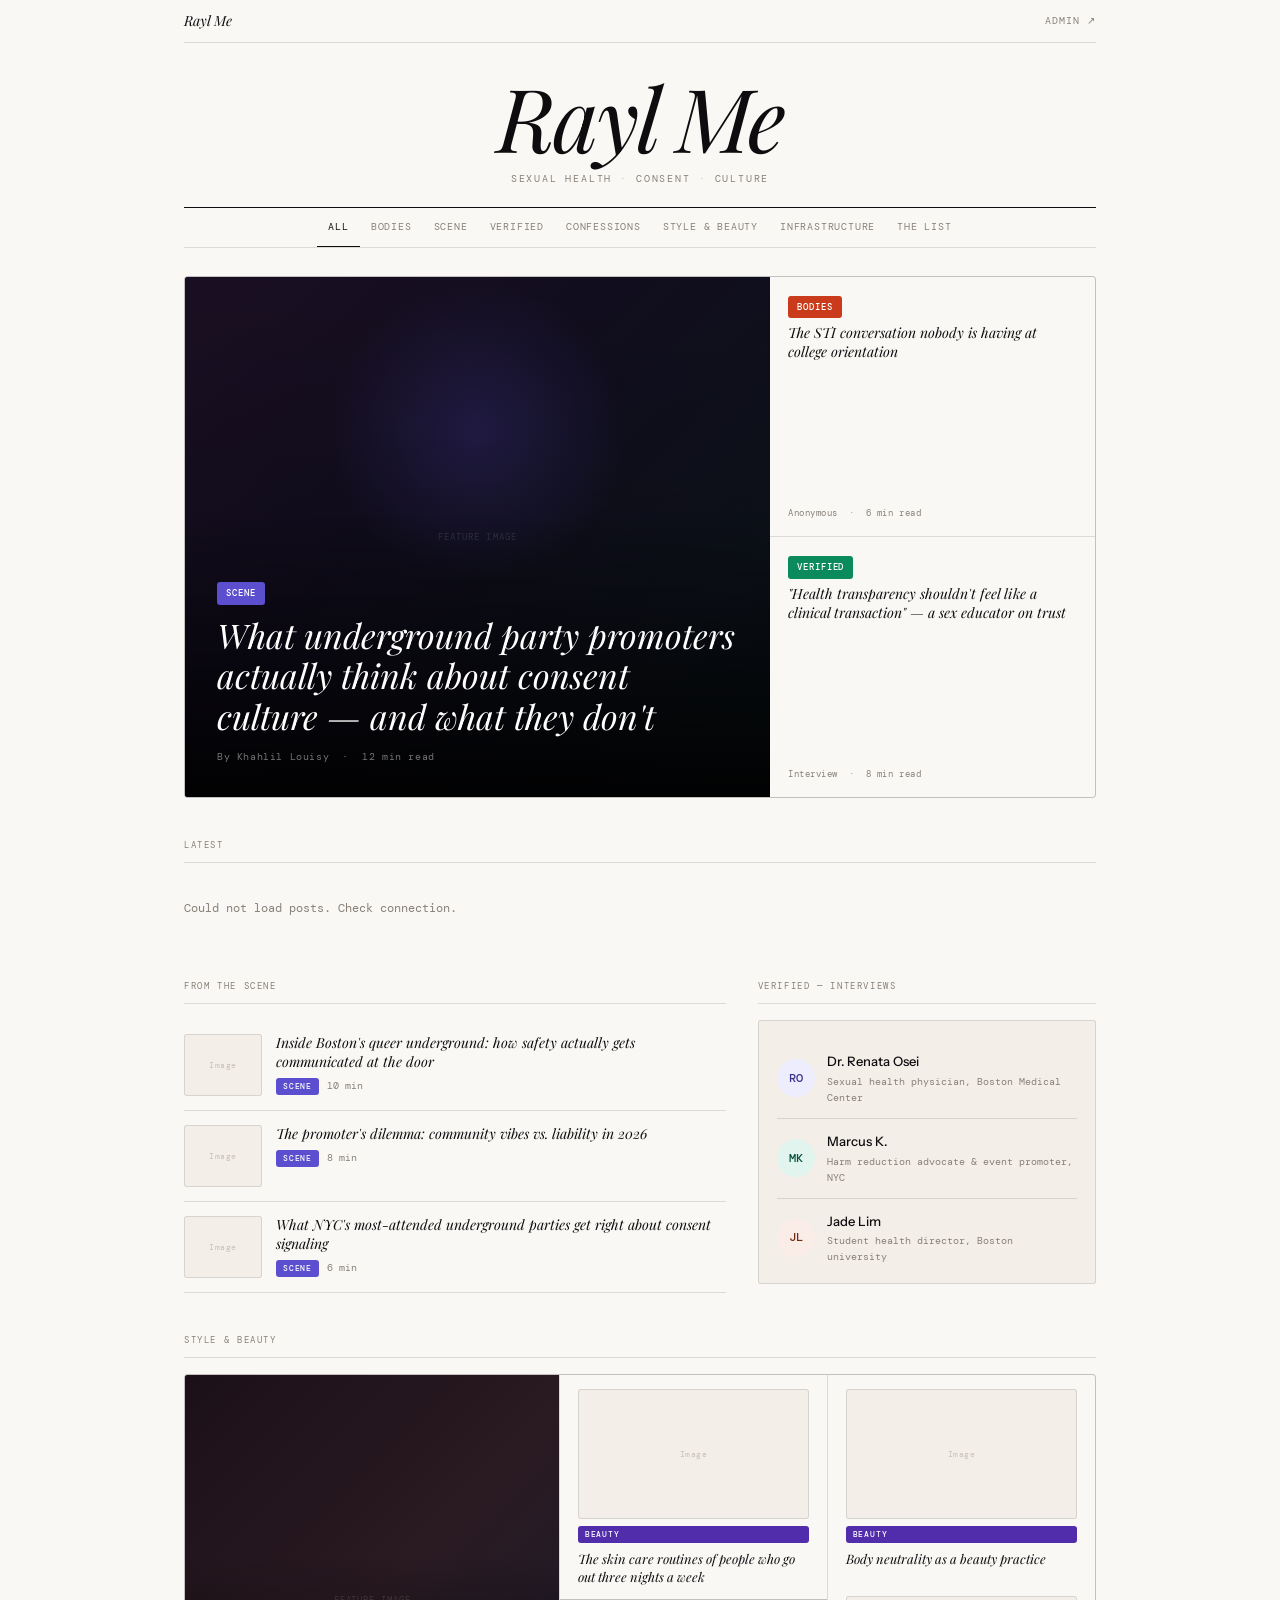
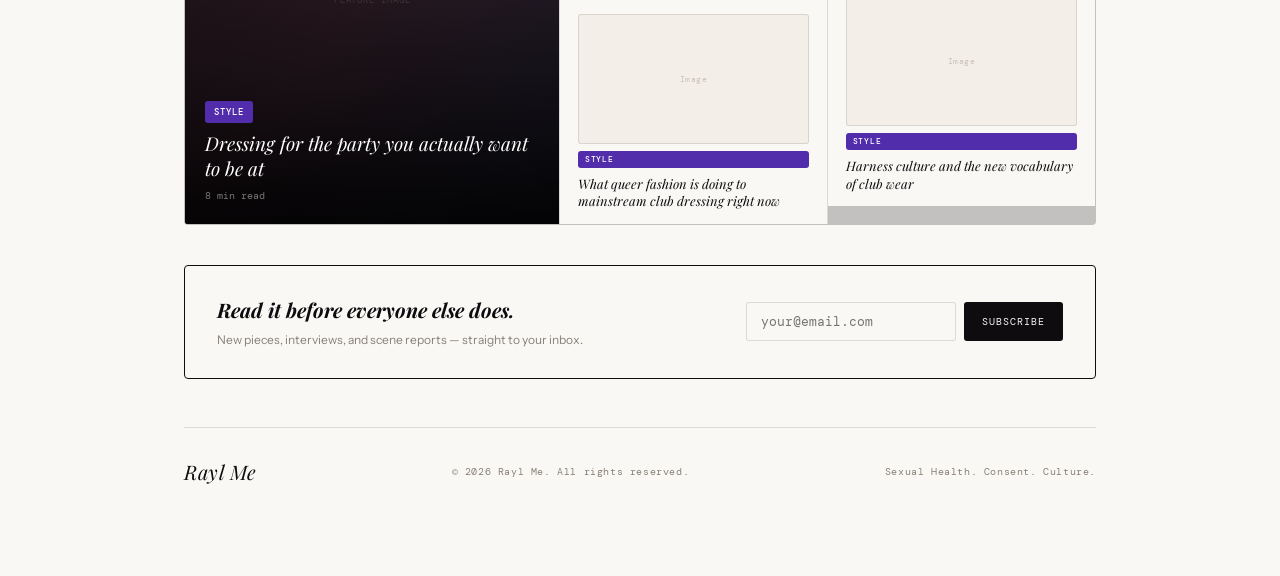
==== index.html @ a48f6128 "Add files via upload" ====
<!DOCTYPE html>
<html lang="en">
<head>
<meta charset="UTF-8">
<meta name="viewport" content="width=device-width, initial-scale=1.0">
<title>Rayl Me — Sexual Health. Consent. Culture.</title>
<meta name="description" content="Rayl Me — a publication on sexual health, consent, and social culture.">
<link rel="preconnect" href="https://fonts.googleapis.com">
<link href="https://fonts.googleapis.com/css2?family=Playfair+Display:ital,wght@0,400;0,500;0,700;1,400;1,500&family=Instrument+Sans:wght@400;500&family=DM+Mono:wght@400;500&display=swap" rel="stylesheet">
<link rel="stylesheet" href="css/style.css">
</head>
<body>

<div id="app">

  <!-- HOME VIEW -->
  <div id="view-home" class="view active">
    <div class="site">
      <div class="topbar">
        <span class="topbar-brand">Rayl Me</span>
        <div class="topbar-right">
          <a href="admin/index.html">Admin ↗</a>
        </div>
      </div>

      <div class="masthead">
        <div class="masthead-title">Rayl Me</div>
        <div class="masthead-sub">Sexual Health<span>·</span>Consent<span>·</span>Culture</div>
      </div>

      <nav class="nav" id="main-nav">
        <a class="active" data-cat="all">All</a>
        <a data-cat="bodies">Bodies</a>
        <a data-cat="scene">Scene</a>
        <a data-cat="verified">Verified</a>
        <a data-cat="confessions">Confessions</a>
        <a data-cat="style">Style & Beauty</a>
        <a data-cat="infra">Infrastructure</a>
        <a data-cat="list">The List</a>
      </nav>

      <!-- HERO (static editorial feature) -->
      <div class="hero" id="hero">
        <div class="hero-main" id="hero-main">
          <div class="hero-bg"></div>
          <div class="hero-orb"></div>
          <span class="hero-img-label">Feature image</span>
          <div class="hero-overlay"></div>
          <div class="hero-main-content">
            <span class="tag tag-scene">Scene</span>
            <div class="hero-main-title">What underground party promoters actually think about consent culture — and what they don't</div>
            <div class="hero-main-byline">By Khahlil Louisy &nbsp;·&nbsp; 12 min read</div>
          </div>
        </div>
        <div class="hero-side">
          <div class="hero-side-item">
            <div>
              <span class="tag tag-bodies">Bodies</span>
              <div class="hero-side-title">The STI conversation nobody is having at college orientation</div>
            </div>
            <div class="hero-side-byline">Anonymous &nbsp;·&nbsp; 6 min read</div>
          </div>
          <div class="hero-side-item">
            <div>
              <span class="tag tag-verified">Verified</span>
              <div class="hero-side-title">"Health transparency shouldn't feel like a clinical transaction" — a sex educator on trust</div>
            </div>
            <div class="hero-side-byline">Interview &nbsp;·&nbsp; 8 min read</div>
          </div>
        </div>
      </div>

      <!-- DYNAMIC POSTS FEED -->
      <div id="posts-feed">
        <div class="section-label">Latest</div>
        <div class="card-grid" id="posts-grid">
          <div class="skeleton-card"></div>
          <div class="skeleton-card"></div>
          <div class="skeleton-card"></div>
        </div>
        <div id="load-more-wrap" style="text-align:center;padding:24px 0;display:none;">
          <button class="load-more-btn" id="load-more-btn" onclick="loadMorePosts()">Load more</button>
        </div>
      </div>

      <!-- STATIC SCENE SECTION -->
      <div class="two-col">
        <div>
          <div class="section-label">From the Scene</div>
          <div class="list-items" id="scene-list">
            <div class="list-item">
              <div class="list-thumb"><span class="list-thumb-placeholder">Image</span></div>
              <div>
                <div class="list-item-title">Inside Boston's queer underground: how safety actually gets communicated at the door</div>
                <div class="list-item-meta"><span class="tag tag-scene" style="font-size:8px;padding:2px 7px;">Scene</span> 10 min</div>
              </div>
            </div>
            <div class="list-item">
              <div class="list-thumb"><span class="list-thumb-placeholder">Image</span></div>
              <div>
                <div class="list-item-title">The promoter's dilemma: community vibes vs. liability in 2026</div>
                <div class="list-item-meta"><span class="tag tag-scene" style="font-size:8px;padding:2px 7px;">Scene</span> 8 min</div>
              </div>
            </div>
            <div class="list-item">
              <div class="list-thumb"><span class="list-thumb-placeholder">Image</span></div>
              <div>
                <div class="list-item-title">What NYC's most-attended underground parties get right about consent signaling</div>
                <div class="list-item-meta"><span class="tag tag-scene" style="font-size:8px;padding:2px 7px;">Scene</span> 6 min</div>
              </div>
            </div>
          </div>
        </div>
        <div>
          <div class="section-label">Verified — Interviews</div>
          <div class="sidebar-box">
            <div class="interview-item">
              <div class="interview-avatar av-a">RO</div>
              <div><div class="interview-name">Dr. Renata Osei</div><div class="interview-role">Sexual health physician, Boston Medical Center</div></div>
            </div>
            <div class="interview-item">
              <div class="interview-avatar av-b">MK</div>
              <div><div class="interview-name">Marcus K.</div><div class="interview-role">Harm reduction advocate & event promoter, NYC</div></div>
            </div>
            <div class="interview-item">
              <div class="interview-avatar av-c">JL</div>
              <div><div class="interview-name">Jade Lim</div><div class="interview-role">Student health director, Boston university</div></div>
            </div>
          </div>
        </div>
      </div>

      <!-- STYLE SECTION -->
      <div class="section-label">Style & Beauty</div>
      <div class="style-grid">
        <div class="style-main">
          <div class="style-main-bg"><span>Feature image</span></div>
          <div class="style-main-overlay"></div>
          <div class="style-main-content">
            <span class="tag tag-style">Style</span>
            <div class="style-main-title">Dressing for the party you actually want to be at</div>
            <div class="style-main-byline">8 min read</div>
          </div>
        </div>
        <div style="display:flex;flex-direction:column;gap:.5px;background:var(--border);">
          <div class="style-side">
            <div class="style-side-img"><span class="style-side-img-placeholder">Image</span></div>
            <span class="tag tag-style" style="font-size:8px;padding:2px 7px;">Beauty</span>
            <div class="style-side-title">The skin care routines of people who go out three nights a week</div>
          </div>
          <div class="style-side">
            <div class="style-side-img"><span class="style-side-img-placeholder">Image</span></div>
            <span class="tag tag-style" style="font-size:8px;padding:2px 7px;">Style</span>
            <div class="style-side-title">What queer fashion is doing to mainstream club dressing right now</div>
          </div>
        </div>
        <div style="display:flex;flex-direction:column;gap:.5px;background:var(--border);">
          <div class="style-side">
            <div class="style-side-img"><span class="style-side-img-placeholder">Image</span></div>
            <span class="tag tag-style" style="font-size:8px;padding:2px 7px;">Beauty</span>
            <div class="style-side-title">Body neutrality as a beauty practice</div>
          </div>
          <div class="style-side">
            <div class="style-side-img"><span class="style-side-img-placeholder">Image</span></div>
            <span class="tag tag-style" style="font-size:8px;padding:2px 7px;">Style</span>
            <div class="style-side-title">Harness culture and the new vocabulary of club wear</div>
          </div>
        </div>
      </div>

      <!-- NEWSLETTER -->
      <div class="newsletter">
        <div>
          <h3>Read it before everyone else does.</h3>
          <p>New pieces, interviews, and scene reports — straight to your inbox.</p>
        </div>
        <div class="newsletter-form">
          <input type="email" placeholder="your@email.com" id="newsletter-email">
          <button onclick="subscribe()">Subscribe</button>
        </div>
      </div>

      <footer>
        <div class="footer-brand">Rayl Me</div>
        <div>© 2026 Rayl Me. All rights reserved.</div>
        <div>Sexual Health. Consent. Culture.</div>
      </footer>
    </div>
  </div>

  <!-- ARTICLE VIEW -->
  <div id="view-article" class="view">
    <div class="article-view">
      <div class="article-back" onclick="showHome()">← Back</div>
      <div class="article-header">
        <span class="tag" id="art-tag"></span>
        <h1 id="art-title"></h1>
        <div class="article-meta">
          <span id="art-byline"></span>
          <span id="art-sep" style="opacity:.4;">·</span>
          <span id="art-time"></span>
        </div>
      </div>
      <div id="art-media"></div>
      <div class="article-body" id="art-body"></div>
    </div>
  </div>

</div><!-- #app -->

<script src="js/config.js"></script>
<script src="js/db.js"></script>
<script src="js/main.js"></script>
</body>
</html>
---- css/style.css ----
:root {
  --black: #0e0c0f;
  --white: #faf8f5;
  --cream: #f3efe8;
  --mid: #c8c2b8;
  --muted: #888077;
  --border: rgba(14,12,15,0.12);
  --serif: 'Playfair Display', Georgia, serif;
  --sans: 'Instrument Sans', sans-serif;
  --mono: 'DM Mono', monospace;
}

.tag-scene        { background: #5B4FCF; color: #fff; }
.tag-bodies       { background: #C93B1A; color: #fff; }
.tag-verified     { background: #0B8A5E; color: #fff; }
.tag-confessions  { background: #B5135A; color: #fff; }
.tag-infra        { background: #1565C0; color: #fff; }
.tag-list         { background: #C96B00; color: #fff; }
.tag-style        { background: #512DAB; color: #fff; }
.tag-verification { background: #006978; color: #fff; }
.tag-status       { background: #4A7C20; color: #fff; }

* { box-sizing: border-box; margin: 0; padding: 0; }

body {
  font-family: var(--sans);
  background: var(--white);
  color: var(--black);
  font-size: 15px;
  line-height: 1.6;
  -webkit-font-smoothing: antialiased;
}

a { text-decoration: none; color: inherit; }
img { max-width: 100%; display: block; }

.view { display: none; }
.view.active { display: block; }

/* ===== SITE ===== */
.site { max-width: 960px; margin: 0 auto; padding: 0 24px 60px; }

/* ===== TOPBAR ===== */
.topbar {
  display: flex; justify-content: space-between; align-items: center;
  padding: 10px 0; border-bottom: 0.5px solid var(--border);
  font-size: 10px; letter-spacing: .1em; text-transform: uppercase;
  color: var(--muted); font-family: var(--mono); flex-wrap: wrap; gap: 6px;
}
.topbar-brand { font-family: var(--serif); font-style: italic; font-size: 14px; letter-spacing: 0; color: var(--black); text-transform: none; }
.topbar-right { display: flex; gap: 18px; align-items: center; }
.topbar-right a { color: var(--muted); transition: color .2s; cursor: pointer; }
.topbar-right a:hover { color: var(--black); }

/* ===== MASTHEAD ===== */
.masthead { text-align: center; padding: 32px 0 20px; border-bottom: 1px solid var(--black); }
.masthead-title { font-family: var(--serif); font-size: clamp(44px,9vw,88px); font-weight: 400; letter-spacing: -2px; color: var(--black); line-height: .95; font-style: italic; }
.masthead-sub { font-size: 10px; letter-spacing: .18em; text-transform: uppercase; color: var(--muted); margin-top: 12px; font-family: var(--mono); }
.masthead-sub span { margin: 0 8px; opacity: .4; }

/* ===== NAV ===== */
.nav { display: flex; justify-content: center; flex-wrap: wrap; border-bottom: 0.5px solid var(--border); margin-bottom: 28px; }
.nav a { font-size: 10px; letter-spacing: .08em; text-transform: uppercase; color: var(--muted); padding: 11px 11px; border-bottom: 1.5px solid transparent; transition: color .2s, border-color .2s; font-family: var(--mono); cursor: pointer; white-space: nowrap; }
.nav a:hover, .nav a.active { color: var(--black); border-bottom-color: var(--black); }

/* ===== TAG ===== */
.tag { display: inline-block; font-size: 9px; letter-spacing: .1em; text-transform: uppercase; padding: 4px 9px; border-radius: 3px; font-weight: 500; font-family: var(--mono); }

/* ===== HERO ===== */
.hero { display: grid; grid-template-columns: 1.8fr 1fr; border: 0.5px solid var(--border); border-radius: 4px; overflow: hidden; margin-bottom: 40px; background: var(--border); gap: .5px; }
.hero-main { position: relative; min-height: 520px; display: flex; flex-direction: column; justify-content: flex-end; background: #100d14; cursor: pointer; }
.hero-bg { position: absolute; inset: 0; background: linear-gradient(135deg,#1a0f22 0%,#110d1e 40%,#0b1519 100%); }
.hero-orb { position: absolute; top: 30%; left: 50%; transform: translate(-50%,-50%); width: 300px; height: 300px; border-radius: 50%; background: radial-gradient(circle,rgba(91,79,207,.22) 0%,transparent 70%); pointer-events: none; }
.hero-img-label { position: absolute; top: 50%; left: 50%; transform: translate(-50%,-50%); font-size: 9px; letter-spacing: .12em; text-transform: uppercase; color: rgba(255,255,255,.15); font-family: var(--mono); }
.hero-overlay { position: absolute; inset: 0; background: linear-gradient(to top,rgba(0,0,0,.92) 0%,rgba(0,0,0,.1) 55%,transparent 100%); }
.hero-main-content { position: relative; z-index: 2; padding: 32px; }
.hero-main-title { font-family: var(--serif); font-size: clamp(20px,3vw,34px); font-style: italic; color: #fff; line-height: 1.2; margin: 10px 0 12px; }
.hero-main-byline { font-size: 10px; color: rgba(255,255,255,.45); letter-spacing: .06em; font-family: var(--mono); }
.hero-side { background: var(--white); display: flex; flex-direction: column; }
.hero-side-item { flex: 1; padding: 16px 18px; display: flex; flex-direction: column; justify-content: space-between; cursor: pointer; transition: background .15s; }
.hero-side-item:hover { background: var(--cream); }
.hero-side-item + .hero-side-item { border-top: 0.5px solid var(--border); }
.hero-side-title { font-family: var(--serif); font-size: clamp(12px,1.3vw,14px); font-style: italic; line-height: 1.35; margin: 6px 0; color: var(--black); }
.hero-side-byline { font-size: 9px; color: var(--muted); letter-spacing: .06em; font-family: var(--mono); }

/* ===== SECTION LABEL ===== */
.section-label { font-size: 9px; letter-spacing: .18em; text-transform: uppercase; color: var(--muted); margin-bottom: 16px; padding-bottom: 10px; border-bottom: 0.5px solid var(--border); font-family: var(--mono); }

/* ===== CARD GRID ===== */
.card-grid { display: grid; grid-template-columns: repeat(3,minmax(0,1fr)); gap: 20px; margin-bottom: 40px; }
.card { display: flex; flex-direction: column; gap: 8px; cursor: pointer; }
.card-img { width: 100%; aspect-ratio: 4/3; background: var(--cream); border: 0.5px solid var(--border); border-radius: 3px; display: flex; align-items: center; justify-content: center; overflow: hidden; transition: opacity .2s; }
.card:hover .card-img { opacity: .85; }
.card-img img { width: 100%; height: 100%; object-fit: cover; }
.card-img-placeholder { font-size: 9px; color: var(--mid); letter-spacing: .08em; font-family: var(--mono); }
.card-title { font-family: var(--serif); font-size: 15px; font-style: italic; line-height: 1.35; color: var(--black); }
.card:hover .card-title { text-decoration: underline; text-underline-offset: 3px; }
.card-byline { font-size: 10px; color: var(--muted); font-family: var(--mono); }

/* ===== SKELETON ===== */
.skeleton-card { height: 280px; background: linear-gradient(90deg, var(--cream) 25%, #ebe7df 50%, var(--cream) 75%); background-size: 200% 100%; animation: shimmer 1.4s infinite; border-radius: 4px; }
@keyframes shimmer { 0% { background-position: 200% 0; } 100% { background-position: -200% 0; } }

/* ===== LOAD MORE ===== */
.load-more-btn { font-family: var(--mono); font-size: 10px; letter-spacing: .1em; text-transform: uppercase; padding: 12px 28px; border: 0.5px solid var(--black); background: transparent; color: var(--black); border-radius: 3px; cursor: pointer; transition: all .2s; }
.load-more-btn:hover { background: var(--black); color: var(--white); }

/* ===== TWO COL ===== */
.two-col { display: grid; grid-template-columns: minmax(0,1.6fr) minmax(0,1fr); gap: 32px; margin-bottom: 40px; }

/* ===== LIST ===== */
.list-items { display: flex; flex-direction: column; }
.list-item { display: flex; gap: 14px; align-items: flex-start; padding: 14px 0; border-bottom: 0.5px solid var(--border); cursor: pointer; transition: background .15s; }
.list-item:hover { background: var(--cream); margin: 0 -10px; padding: 14px 10px; }
.list-thumb { width: 78px; height: 62px; flex-shrink: 0; background: var(--cream); border: 0.5px solid var(--border); border-radius: 3px; display: flex; align-items: center; justify-content: center; overflow: hidden; }
.list-thumb img { width: 100%; height: 100%; object-fit: cover; }
.list-thumb-placeholder { font-size: 8px; color: var(--mid); letter-spacing: .06em; font-family: var(--mono); }
.list-item-title { font-family: var(--serif); font-size: 14px; font-style: italic; line-height: 1.35; color: var(--black); margin-bottom: 6px; }
.list-item-meta { font-size: 10px; color: var(--muted); display: flex; gap: 8px; align-items: center; font-family: var(--mono); }

/* ===== SIDEBAR ===== */
.sidebar-box { background: var(--cream); border-radius: 3px; padding: 18px; border: 0.5px solid var(--border); }
.interview-item { display: flex; gap: 12px; align-items: center; padding: 12px 0; border-bottom: 0.5px solid var(--border); cursor: pointer; transition: opacity .2s; }
.interview-item:hover { opacity: .7; }
.interview-item:last-child { border-bottom: none; padding-bottom: 0; }
.interview-avatar { width: 38px; height: 38px; border-radius: 50%; flex-shrink: 0; display: flex; align-items: center; justify-content: center; font-size: 12px; font-weight: 500; font-family: var(--mono); }
.av-a { background: #EEEDFE; color: #3C3489; }
.av-b { background: #E1F5EE; color: #085041; }
.av-c { background: #FAECE7; color: #712B13; }
.interview-name { font-size: 13px; font-weight: 500; color: var(--black); margin-bottom: 2px; }
.interview-role { font-size: 10px; color: var(--muted); font-family: var(--mono); }

/* ===== STYLE GRID ===== */
.style-grid { display: grid; grid-template-columns: minmax(0,1.4fr) minmax(0,1fr) minmax(0,1fr); border: 0.5px solid var(--border); border-radius: 4px; overflow: hidden; background: var(--border); gap: .5px; margin-bottom: 40px; }
.style-main { position: relative; min-height: 280px; background: #150f1c; display: flex; flex-direction: column; justify-content: flex-end; cursor: pointer; grid-row: 1/3; }
.style-main-bg { position: absolute; inset: 0; background: linear-gradient(135deg,#1c1018 0%,#2a1a22 50%,#1a1c2a 100%); display: flex; align-items: center; justify-content: center; }
.style-main-bg span { font-size: 9px; letter-spacing: .1em; text-transform: uppercase; color: rgba(255,255,255,.15); font-family: var(--mono); }
.style-main-overlay { position: absolute; inset: 0; background: linear-gradient(to top,rgba(0,0,0,.88) 0%,transparent 60%); }
.style-main-content { position: relative; z-index: 2; padding: 20px; }
.style-main-title { font-family: var(--serif); font-size: 19px; font-style: italic; color: #fff; line-height: 1.3; margin: 8px 0; }
.style-main-byline { font-size: 10px; color: rgba(255,255,255,.45); font-family: var(--mono); }
.style-side { background: var(--white); padding: 14px 18px; display: flex; flex-direction: column; gap: 7px; cursor: pointer; transition: background .15s; }
.style-side:hover { background: var(--cream); }
.style-side-img { width: 100%; aspect-ratio: 16/9; background: var(--cream); border: 0.5px solid var(--border); border-radius: 3px; display: flex; align-items: center; justify-content: center; overflow: hidden; }
.style-side-img img { width: 100%; height: 100%; object-fit: cover; }
.style-side-img-placeholder { font-size: 8px; color: var(--mid); letter-spacing: .06em; font-family: var(--mono); }
.style-side-title { font-family: var(--serif); font-size: 13px; font-style: italic; line-height: 1.35; color: var(--black); }

/* ===== NEWSLETTER ===== */
.newsletter { border: 1px solid var(--black); border-radius: 4px; padding: 28px 32px; display: flex; align-items: center; justify-content: space-between; gap: 24px; flex-wrap: wrap; }
.newsletter h3 { font-family: var(--serif); font-size: 20px; font-style: italic; margin-bottom: 4px; }
.newsletter p { font-size: 12px; color: var(--muted); }
.newsletter-form { display: flex; gap: 8px; flex-shrink: 0; flex-wrap: wrap; }
.newsletter-form input { font-size: 13px; padding: 10px 14px; width: 210px; border: 0.5px solid var(--border); border-radius: 3px; background: var(--white); font-family: var(--mono); outline: none; transition: border-color .2s; }
.newsletter-form input:focus { border-color: var(--black); }
.newsletter-form button { font-size: 10px; padding: 10px 18px; letter-spacing: .1em; text-transform: uppercase; background: var(--black); color: var(--white); border: none; border-radius: 3px; cursor: pointer; font-family: var(--mono); transition: opacity .2s; }
.newsletter-form button:hover { opacity: .8; }

/* ===== FOOTER ===== */
footer { border-top: 0.5px solid var(--border); margin-top: 48px; padding: 28px 0; display: flex; justify-content: space-between; align-items: center; font-size: 10px; color: var(--muted); font-family: var(--mono); letter-spacing: .06em; flex-wrap: wrap; gap: 10px; }
.footer-brand { font-family: var(--serif); font-size: 20px; font-style: italic; color: var(--black); }

/* ===== ARTICLE ===== */
.article-view { max-width: 680px; margin: 0 auto; padding: 0 24px 80px; }
.article-back { display: inline-flex; align-items: center; gap: 6px; font-size: 10px; letter-spacing: .1em; text-transform: uppercase; color: var(--muted); padding: 20px 0; cursor: pointer; font-family: var(--mono); transition: color .2s; }
.article-back:hover { color: var(--black); }
.article-header { margin-bottom: 28px; }
.article-header h1 { font-family: var(--serif); font-size: clamp(26px,5vw,42px); font-style: italic; font-weight: 400; line-height: 1.15; margin: 12px 0 18px; }
.article-meta { font-size: 10px; color: var(--muted); font-family: var(--mono); letter-spacing: .06em; display: flex; gap: 14px; align-items: center; flex-wrap: wrap; }
.article-media { width: 100%; border-radius: 4px; margin-bottom: 32px; overflow: hidden; }
.article-media img { width: 100%; }
.article-media iframe { width: 100%; aspect-ratio: 16/9; border: none; display: block; }
.article-media audio { width: 100%; display: block; }
.article-media-placeholder { width: 100%; background: var(--cream); min-height: 180px; display: flex; align-items: center; justify-content: center; font-size: 10px; color: var(--mid); font-family: var(--mono); letter-spacing: .08em; border-radius: 4px; }
.article-body { font-size: 17px; line-height: 1.85; color: var(--black); }
.article-body p { margin-bottom: 22px; }
.article-body h2 { font-family: var(--serif); font-size: 26px; font-style: italic; margin: 32px 0 14px; }
.article-body blockquote { border-left: 2px solid var(--black); padding-left: 20px; margin: 28px 0; font-style: italic; font-size: 20px; font-family: var(--serif); line-height: 1.5; }
.article-body img { width: 100%; border-radius: 3px; margin: 20px 0; }

/* ===== TOAST ===== */
.toast { position: fixed; bottom: 24px; left: 50%; transform: translateX(-50%) translateY(80px); background: var(--black); color: var(--white); font-family: var(--mono); font-size: 11px; letter-spacing: .06em; padding: 12px 20px; border-radius: 4px; transition: transform .3s; z-index: 999; white-space: nowrap; }
.toast.show { transform: translateX(-50%) translateY(0); }

/* ===== RESPONSIVE ===== */
@media (max-width: 768px) {
  .site { padding: 0 16px 48px; }
  .hero { grid-template-columns: 1fr; }
  .hero-main { min-height: 320px; }
  .card-grid { grid-template-columns: 1fr 1fr; gap: 14px; }
  .two-col { grid-template-columns: 1fr; }
  .style-grid { grid-template-columns: 1fr; }
  .style-main { grid-row: 1; min-height: 200px; }
  .newsletter { flex-direction: column; align-items: flex-start; padding: 22px 20px; }
  .newsletter-form { width: 100%; }
  .newsletter-form input { width: 100%; }
  footer { flex-direction: column; align-items: flex-start; gap: 8px; }
}
@media (max-width: 480px) {
  .card-grid { grid-template-columns: 1fr; }
}
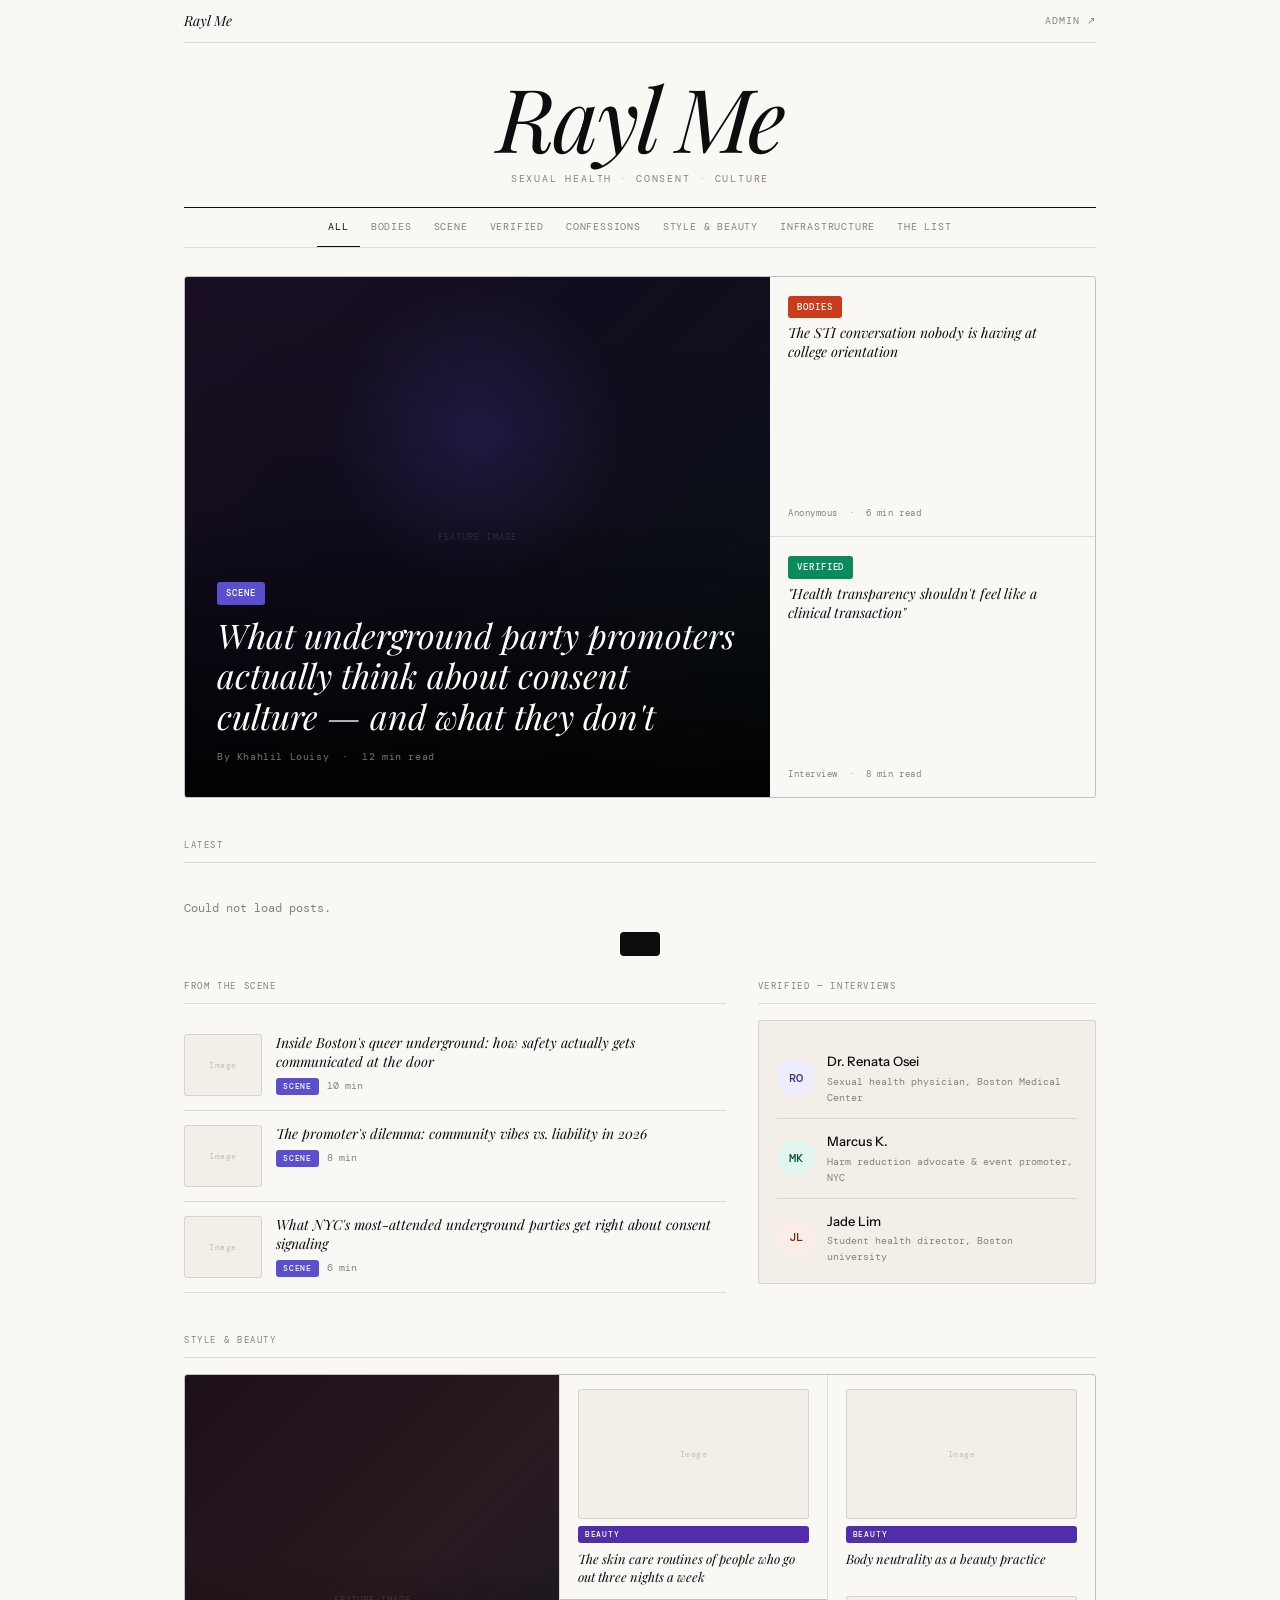
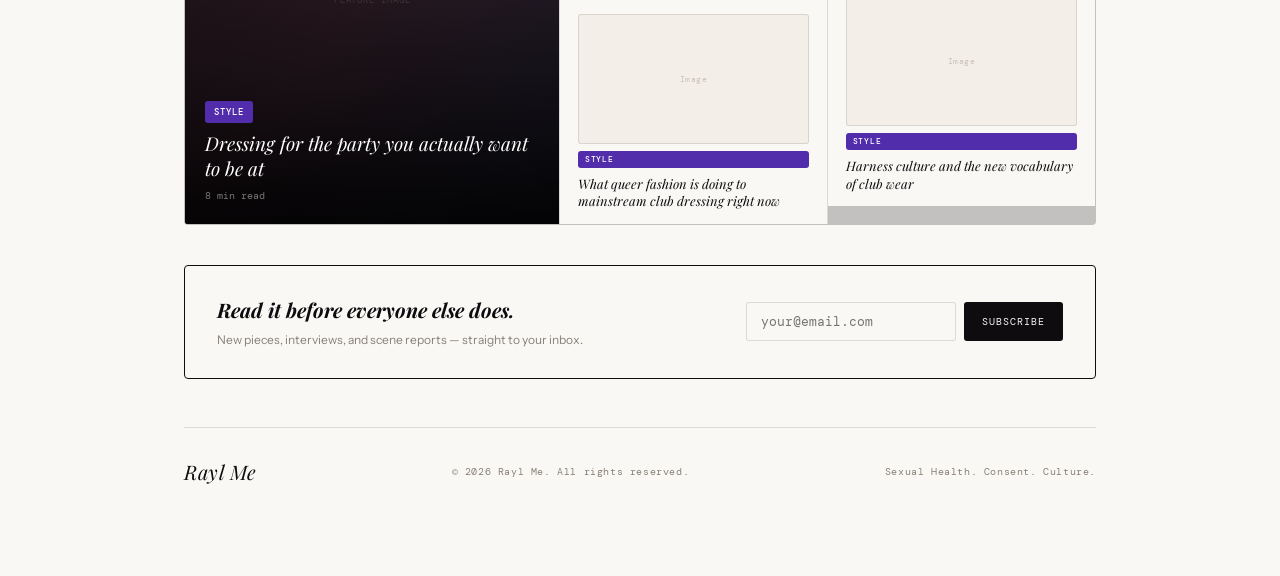
==== commit 52d2abd8: "Add files via upload" ====
--- a/index.html
+++ b/index.html
@@ -10,7 +10,6 @@
 <link rel="stylesheet" href="css/style.css">
 </head>
 <body>
-
 <div id="app">
 
   <!-- HOME VIEW -->
@@ -22,12 +21,10 @@
           <a href="admin/index.html">Admin ↗</a>
         </div>
       </div>
-
       <div class="masthead">
         <div class="masthead-title">Rayl Me</div>
         <div class="masthead-sub">Sexual Health<span>·</span>Consent<span>·</span>Culture</div>
       </div>
-
       <nav class="nav" id="main-nav">
         <a class="active" data-cat="all">All</a>
         <a data-cat="bodies">Bodies</a>
@@ -39,147 +36,57 @@
         <a data-cat="list">The List</a>
       </nav>
 
-      <!-- HERO (static editorial feature) -->
-      <div class="hero" id="hero">
-        <div class="hero-main" id="hero-main">
-          <div class="hero-bg"></div>
-          <div class="hero-orb"></div>
-          <span class="hero-img-label">Feature image</span>
-          <div class="hero-overlay"></div>
-          <div class="hero-main-content">
-            <span class="tag tag-scene">Scene</span>
-            <div class="hero-main-title">What underground party promoters actually think about consent culture — and what they don't</div>
-            <div class="hero-main-byline">By Khahlil Louisy &nbsp;·&nbsp; 12 min read</div>
-          </div>
-        </div>
-        <div class="hero-side">
-          <div class="hero-side-item">
-            <div>
-              <span class="tag tag-bodies">Bodies</span>
-              <div class="hero-side-title">The STI conversation nobody is having at college orientation</div>
-            </div>
-            <div class="hero-side-byline">Anonymous &nbsp;·&nbsp; 6 min read</div>
-          </div>
-          <div class="hero-side-item">
-            <div>
-              <span class="tag tag-verified">Verified</span>
-              <div class="hero-side-title">"Health transparency shouldn't feel like a clinical transaction" — a sex educator on trust</div>
-            </div>
-            <div class="hero-side-byline">Interview &nbsp;·&nbsp; 8 min read</div>
-          </div>
-        </div>
-      </div>
+      <!-- HERO: dynamic featured post OR static fallback -->
+      <div id="hero-wrap"></div>
 
       <!-- DYNAMIC POSTS FEED -->
       <div id="posts-feed">
-        <div class="section-label">Latest</div>
+        <div class="section-label" id="feed-label">Latest</div>
         <div class="card-grid" id="posts-grid">
           <div class="skeleton-card"></div>
           <div class="skeleton-card"></div>
           <div class="skeleton-card"></div>
         </div>
         <div id="load-more-wrap" style="text-align:center;padding:24px 0;display:none;">
-          <button class="load-more-btn" id="load-more-btn" onclick="loadMorePosts()">Load more</button>
+          <button class="load-more-btn" onclick="loadMorePosts()">Load more</button>
         </div>
       </div>
 
-      <!-- STATIC SCENE SECTION -->
-      <div class="two-col">
-        <div>
-          <div class="section-label">From the Scene</div>
-          <div class="list-items" id="scene-list">
-            <div class="list-item">
-              <div class="list-thumb"><span class="list-thumb-placeholder">Image</span></div>
-              <div>
-                <div class="list-item-title">Inside Boston's queer underground: how safety actually gets communicated at the door</div>
-                <div class="list-item-meta"><span class="tag tag-scene" style="font-size:8px;padding:2px 7px;">Scene</span> 10 min</div>
-              </div>
+      <!-- STATIC SECTIONS (home only) -->
+      <div id="home-sections">
+        <div class="two-col">
+          <div>
+            <div class="section-label">From the Scene</div>
+            <div class="list-items">
+              <div class="list-item"><div class="list-thumb"><span class="list-thumb-placeholder">Image</span></div><div><div class="list-item-title">Inside Boston's queer underground: how safety actually gets communicated at the door</div><div class="list-item-meta"><span class="tag tag-scene" style="font-size:8px;padding:2px 7px;">Scene</span> 10 min</div></div></div>
+              <div class="list-item"><div class="list-thumb"><span class="list-thumb-placeholder">Image</span></div><div><div class="list-item-title">The promoter's dilemma: community vibes vs. liability in 2026</div><div class="list-item-meta"><span class="tag tag-scene" style="font-size:8px;padding:2px 7px;">Scene</span> 8 min</div></div></div>
+              <div class="list-item"><div class="list-thumb"><span class="list-thumb-placeholder">Image</span></div><div><div class="list-item-title">What NYC's most-attended underground parties get right about consent signaling</div><div class="list-item-meta"><span class="tag tag-scene" style="font-size:8px;padding:2px 7px;">Scene</span> 6 min</div></div></div>
             </div>
-            <div class="list-item">
-              <div class="list-thumb"><span class="list-thumb-placeholder">Image</span></div>
-              <div>
-                <div class="list-item-title">The promoter's dilemma: community vibes vs. liability in 2026</div>
-                <div class="list-item-meta"><span class="tag tag-scene" style="font-size:8px;padding:2px 7px;">Scene</span> 8 min</div>
-              </div>
-            </div>
-            <div class="list-item">
-              <div class="list-thumb"><span class="list-thumb-placeholder">Image</span></div>
-              <div>
-                <div class="list-item-title">What NYC's most-attended underground parties get right about consent signaling</div>
-                <div class="list-item-meta"><span class="tag tag-scene" style="font-size:8px;padding:2px 7px;">Scene</span> 6 min</div>
-              </div>
+          </div>
+          <div>
+            <div class="section-label">Verified — Interviews</div>
+            <div class="sidebar-box">
+              <div class="interview-item"><div class="interview-avatar av-a">RO</div><div><div class="interview-name">Dr. Renata Osei</div><div class="interview-role">Sexual health physician, Boston Medical Center</div></div></div>
+              <div class="interview-item"><div class="interview-avatar av-b">MK</div><div><div class="interview-name">Marcus K.</div><div class="interview-role">Harm reduction advocate & event promoter, NYC</div></div></div>
+              <div class="interview-item"><div class="interview-avatar av-c">JL</div><div><div class="interview-name">Jade Lim</div><div class="interview-role">Student health director, Boston university</div></div></div>
             </div>
           </div>
         </div>
-        <div>
-          <div class="section-label">Verified — Interviews</div>
-          <div class="sidebar-box">
-            <div class="interview-item">
-              <div class="interview-avatar av-a">RO</div>
-              <div><div class="interview-name">Dr. Renata Osei</div><div class="interview-role">Sexual health physician, Boston Medical Center</div></div>
-            </div>
-            <div class="interview-item">
-              <div class="interview-avatar av-b">MK</div>
-              <div><div class="interview-name">Marcus K.</div><div class="interview-role">Harm reduction advocate & event promoter, NYC</div></div>
-            </div>
-            <div class="interview-item">
-              <div class="interview-avatar av-c">JL</div>
-              <div><div class="interview-name">Jade Lim</div><div class="interview-role">Student health director, Boston university</div></div>
-            </div>
-          </div>
+        <div class="section-label">Style & Beauty</div>
+        <div class="style-grid">
+          <div class="style-main"><div class="style-main-bg"><span>Feature image</span></div><div class="style-main-overlay"></div><div class="style-main-content"><span class="tag tag-style">Style</span><div class="style-main-title">Dressing for the party you actually want to be at</div><div class="style-main-byline">8 min read</div></div></div>
+          <div style="display:flex;flex-direction:column;gap:.5px;background:var(--border);"><div class="style-side"><div class="style-side-img"><span class="style-side-img-placeholder">Image</span></div><span class="tag tag-style" style="font-size:8px;padding:2px 7px;">Beauty</span><div class="style-side-title">The skin care routines of people who go out three nights a week</div></div><div class="style-side"><div class="style-side-img"><span class="style-side-img-placeholder">Image</span></div><span class="tag tag-style" style="font-size:8px;padding:2px 7px;">Style</span><div class="style-side-title">What queer fashion is doing to mainstream club dressing right now</div></div></div>
+          <div style="display:flex;flex-direction:column;gap:.5px;background:var(--border);"><div class="style-side"><div class="style-side-img"><span class="style-side-img-placeholder">Image</span></div><span class="tag tag-style" style="font-size:8px;padding:2px 7px;">Beauty</span><div class="style-side-title">Body neutrality as a beauty practice</div></div><div class="style-side"><div class="style-side-img"><span class="style-side-img-placeholder">Image</span></div><span class="tag tag-style" style="font-size:8px;padding:2px 7px;">Style</span><div class="style-side-title">Harness culture and the new vocabulary of club wear</div></div></div>
         </div>
       </div>
 
-      <!-- STYLE SECTION -->
-      <div class="section-label">Style & Beauty</div>
-      <div class="style-grid">
-        <div class="style-main">
-          <div class="style-main-bg"><span>Feature image</span></div>
-          <div class="style-main-overlay"></div>
-          <div class="style-main-content">
-            <span class="tag tag-style">Style</span>
-            <div class="style-main-title">Dressing for the party you actually want to be at</div>
-            <div class="style-main-byline">8 min read</div>
-          </div>
-        </div>
-        <div style="display:flex;flex-direction:column;gap:.5px;background:var(--border);">
-          <div class="style-side">
-            <div class="style-side-img"><span class="style-side-img-placeholder">Image</span></div>
-            <span class="tag tag-style" style="font-size:8px;padding:2px 7px;">Beauty</span>
-            <div class="style-side-title">The skin care routines of people who go out three nights a week</div>
-          </div>
-          <div class="style-side">
-            <div class="style-side-img"><span class="style-side-img-placeholder">Image</span></div>
-            <span class="tag tag-style" style="font-size:8px;padding:2px 7px;">Style</span>
-            <div class="style-side-title">What queer fashion is doing to mainstream club dressing right now</div>
-          </div>
-        </div>
-        <div style="display:flex;flex-direction:column;gap:.5px;background:var(--border);">
-          <div class="style-side">
-            <div class="style-side-img"><span class="style-side-img-placeholder">Image</span></div>
-            <span class="tag tag-style" style="font-size:8px;padding:2px 7px;">Beauty</span>
-            <div class="style-side-title">Body neutrality as a beauty practice</div>
-          </div>
-          <div class="style-side">
-            <div class="style-side-img"><span class="style-side-img-placeholder">Image</span></div>
-            <span class="tag tag-style" style="font-size:8px;padding:2px 7px;">Style</span>
-            <div class="style-side-title">Harness culture and the new vocabulary of club wear</div>
-          </div>
-        </div>
-      </div>
-
-      <!-- NEWSLETTER -->
       <div class="newsletter">
-        <div>
-          <h3>Read it before everyone else does.</h3>
-          <p>New pieces, interviews, and scene reports — straight to your inbox.</p>
-        </div>
+        <div><h3>Read it before everyone else does.</h3><p>New pieces, interviews, and scene reports — straight to your inbox.</p></div>
         <div class="newsletter-form">
           <input type="email" placeholder="your@email.com" id="newsletter-email">
           <button onclick="subscribe()">Subscribe</button>
         </div>
       </div>
-
       <footer>
         <div class="footer-brand">Rayl Me</div>
         <div>© 2026 Rayl Me. All rights reserved.</div>
@@ -191,7 +98,7 @@
   <!-- ARTICLE VIEW -->
   <div id="view-article" class="view">
     <div class="article-view">
-      <div class="article-back" onclick="showHome()">← Back</div>
+      <div class="article-back" onclick="goHome()">← Back</div>
       <div class="article-header">
         <span class="tag" id="art-tag"></span>
         <h1 id="art-title"></h1>
@@ -203,11 +110,27 @@
       </div>
       <div id="art-media"></div>
       <div class="article-body" id="art-body"></div>
+
+      <!-- COMMENTS -->
+      <div class="comments-section" id="comments-section">
+        <div class="comments-title">Comments</div>
+        <div id="comments-list"></div>
+        <div class="comment-form" id="comment-form">
+          <div class="comment-form-title">Leave a comment</div>
+          <div class="comment-form-row">
+            <input type="text" id="c-name" placeholder="Your name *">
+            <input type="email" id="c-email" placeholder="Email (optional, not published)">
+          </div>
+          <textarea id="c-body" placeholder="Write your comment…"></textarea>
+          <button class="comment-submit" onclick="submitComment()">Submit comment</button>
+          <div class="comment-note">Comments are moderated before appearing.</div>
+        </div>
+      </div>
     </div>
   </div>
 
-</div><!-- #app -->
-
+</div>
+<div class="toast" id="toast"></div>
 <script src="js/config.js"></script>
 <script src="js/db.js"></script>
 <script src="js/main.js"></script>
--- a/css/style.css
+++ b/css/style.css
@@ -199,3 +199,39 @@
 @media (max-width: 480px) {
   .card-grid { grid-template-columns: 1fr; }
 }
+
+/* ===== HERO BG IMAGE / VIDEO ===== */
+.hero-bg-img { position: absolute; inset: 0; background-size: cover; background-position: center; }
+.hero-video-bg { position: absolute; inset: 0; width: 100%; height: 100%; border: none; pointer-events: none; transform: scale(1.05); }
+
+/* ===== CATEGORY EMPTY HERO ===== */
+.category-empty-hero { background: var(--cream); border: 0.5px solid var(--border); border-radius: 4px; padding: 60px 40px; margin-bottom: 40px; display: flex; flex-direction: column; align-items: center; justify-content: center; min-height: 160px; }
+.category-empty-label { font-family: var(--serif); font-size: 32px; font-style: italic; color: var(--black); margin-bottom: 8px; }
+.category-empty-sub { font-size: 12px; color: var(--muted); font-family: var(--mono); letter-spacing: .08em; }
+
+/* ===== COMMENTS ===== */
+.comments-section { margin-top: 56px; padding-top: 32px; border-top: 1px solid var(--border); }
+.comments-title { font-family: var(--serif); font-size: 22px; font-style: italic; color: var(--black); margin-bottom: 24px; }
+.comments-empty { font-size: 13px; color: var(--muted); font-family: var(--mono); padding: 20px 0; }
+.comment { padding: 20px 0; border-bottom: 0.5px solid var(--border); }
+.comment:last-child { border-bottom: none; }
+.comment-meta { display: flex; gap: 12px; align-items: baseline; margin-bottom: 8px; flex-wrap: wrap; }
+.comment-author { font-size: 13px; font-weight: 500; color: var(--black); }
+.comment-date { font-size: 10px; color: var(--muted); font-family: var(--mono); }
+.comment-body { font-size: 15px; line-height: 1.65; color: var(--black); white-space: pre-line; }
+
+/* Comment form */
+.comment-form { margin-top: 36px; background: var(--cream); border-radius: 4px; padding: 24px; border: 0.5px solid var(--border); }
+.comment-form-title { font-family: var(--serif); font-size: 18px; font-style: italic; margin-bottom: 16px; color: var(--black); }
+.comment-form-row { display: grid; grid-template-columns: 1fr 1fr; gap: 12px; margin-bottom: 12px; }
+.comment-form input, .comment-form textarea { width: 100%; background: var(--white); border: 0.5px solid var(--border); border-radius: 3px; padding: 10px 13px; font-family: var(--sans); font-size: 13px; color: var(--black); outline: none; transition: border-color .2s; }
+.comment-form input:focus, .comment-form textarea:focus { border-color: var(--black); }
+.comment-form textarea { min-height: 100px; resize: vertical; margin-bottom: 12px; display: block; }
+.comment-submit { font-family: var(--mono); font-size: 10px; letter-spacing: .1em; text-transform: uppercase; padding: 11px 22px; background: var(--black); color: var(--white); border: none; border-radius: 3px; cursor: pointer; transition: opacity .2s; }
+.comment-submit:hover { opacity: .8; }
+.comment-submit:disabled { opacity: .4; cursor: not-allowed; }
+.comment-note { font-size: 10px; color: var(--muted); font-family: var(--mono); margin-top: 10px; }
+
+@media (max-width: 480px) {
+  .comment-form-row { grid-template-columns: 1fr; }
+}
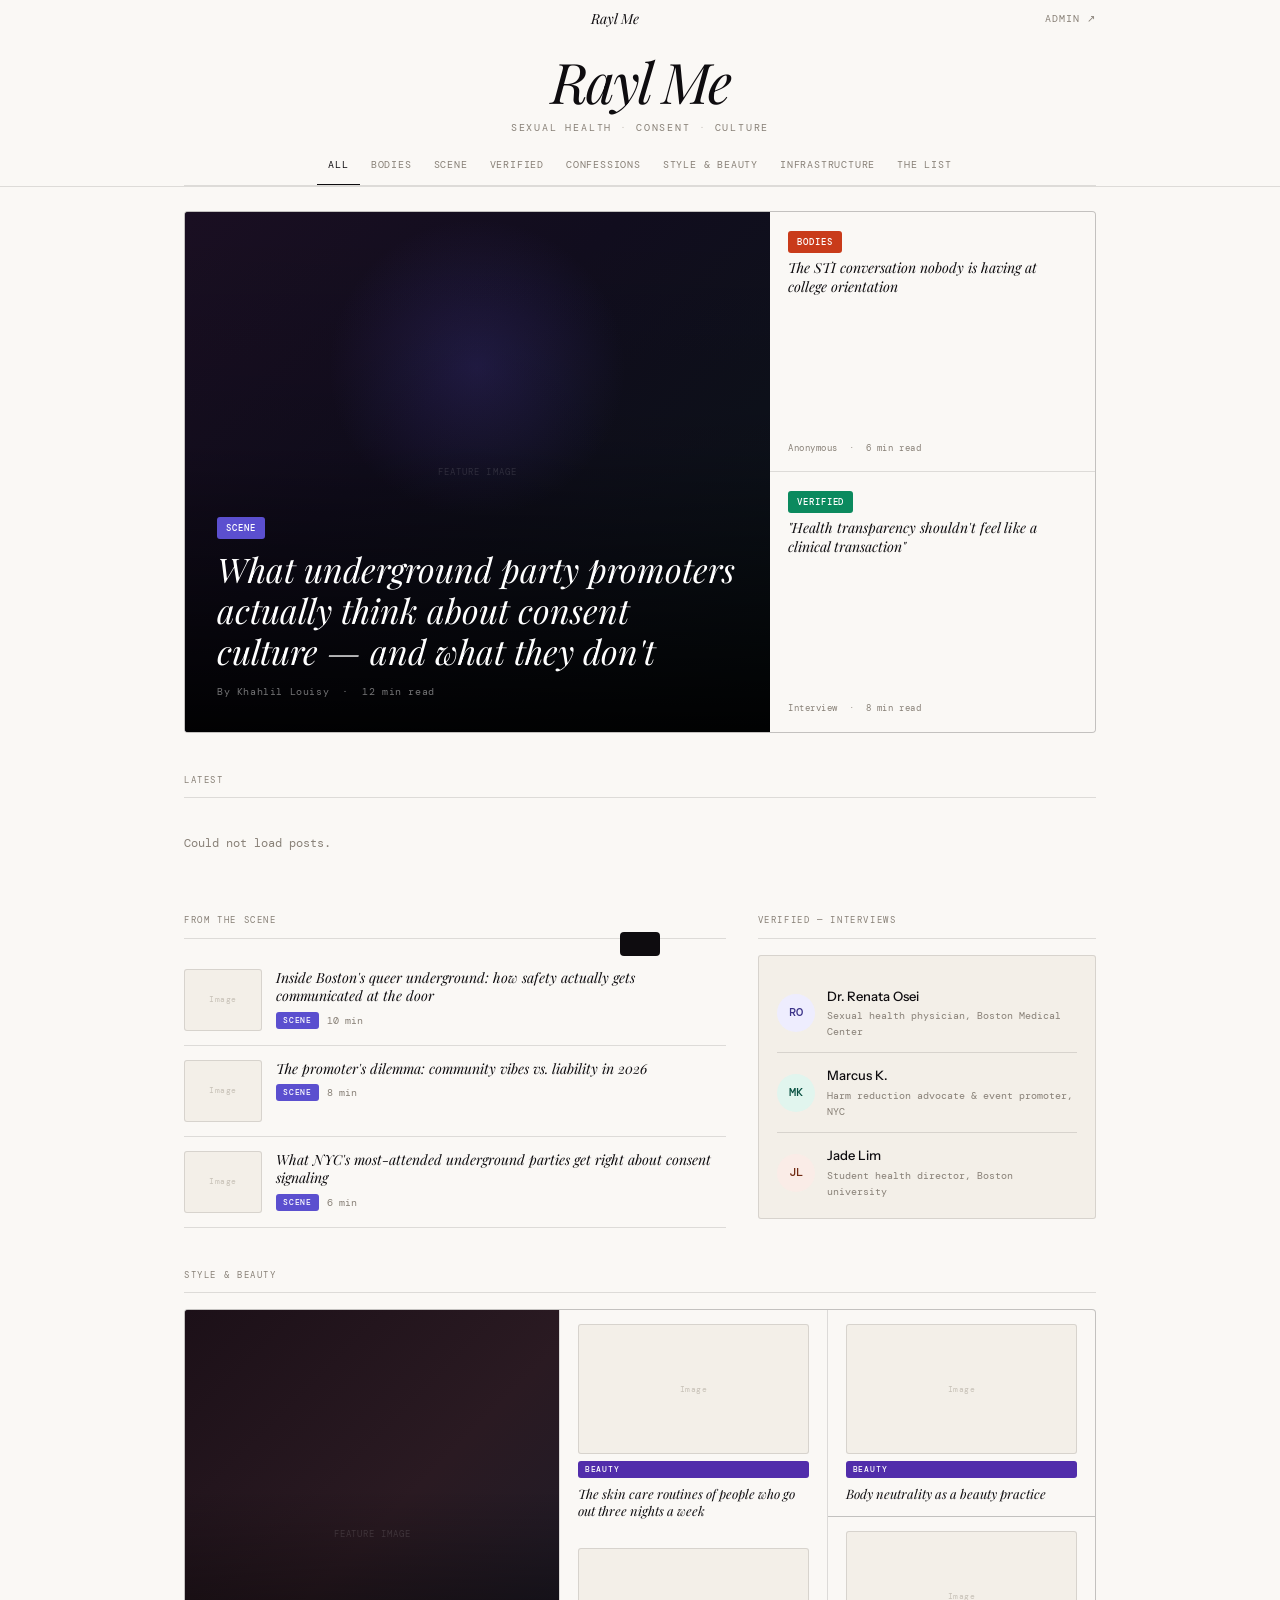
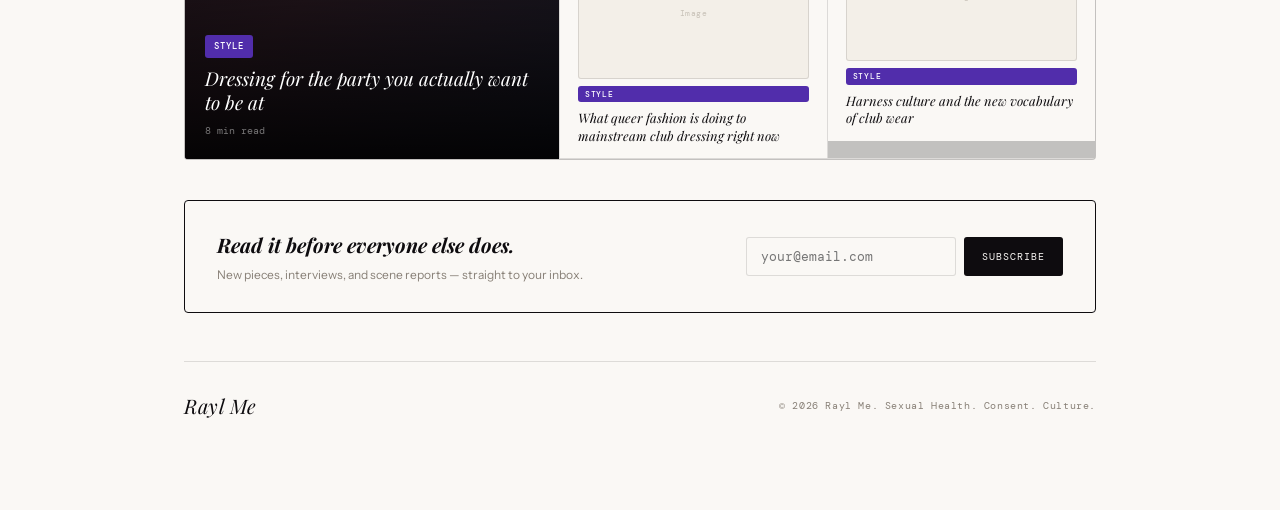
==== commit 525970d7: "Add files via upload" ====
--- a/index.html
+++ b/index.html
@@ -10,36 +10,43 @@
 <link rel="stylesheet" href="css/style.css">
 </head>
 <body>
+
+<!-- PERSISTENT SITE HEADER (all pages) -->
+<header id="site-header">
+  <div class="header-inner">
+    <div class="topbar">
+      <div class="topbar-left">
+        <div class="social-icons" id="topbar-social"></div>
+      </div>
+      <a class="topbar-brand" onclick="goHome()">Rayl Me</a>
+      <div class="topbar-right">
+        <a href="admin/index.html">Admin ↗</a>
+      </div>
+    </div>
+    <div class="masthead" onclick="goHome()">
+      <div class="masthead-title">Rayl Me</div>
+      <div class="masthead-sub">Sexual Health<span>·</span>Consent<span>·</span>Culture</div>
+    </div>
+    <nav class="nav" id="main-nav">
+      <a class="active" data-cat="all">All</a>
+      <a data-cat="bodies">Bodies</a>
+      <a data-cat="scene">Scene</a>
+      <a data-cat="verified">Verified</a>
+      <a data-cat="confessions">Confessions</a>
+      <a data-cat="style">Style & Beauty</a>
+      <a data-cat="infra">Infrastructure</a>
+      <a data-cat="list">The List</a>
+    </nav>
+  </div>
+</header>
+
 <div id="app">
 
   <!-- HOME VIEW -->
   <div id="view-home" class="view active">
     <div class="site">
-      <div class="topbar">
-        <span class="topbar-brand">Rayl Me</span>
-        <div class="topbar-right">
-          <a href="admin/index.html">Admin ↗</a>
-        </div>
-      </div>
-      <div class="masthead">
-        <div class="masthead-title">Rayl Me</div>
-        <div class="masthead-sub">Sexual Health<span>·</span>Consent<span>·</span>Culture</div>
-      </div>
-      <nav class="nav" id="main-nav">
-        <a class="active" data-cat="all">All</a>
-        <a data-cat="bodies">Bodies</a>
-        <a data-cat="scene">Scene</a>
-        <a data-cat="verified">Verified</a>
-        <a data-cat="confessions">Confessions</a>
-        <a data-cat="style">Style & Beauty</a>
-        <a data-cat="infra">Infrastructure</a>
-        <a data-cat="list">The List</a>
-      </nav>
-
-      <!-- HERO: dynamic featured post OR static fallback -->
       <div id="hero-wrap"></div>
 
-      <!-- DYNAMIC POSTS FEED -->
       <div id="posts-feed">
         <div class="section-label" id="feed-label">Latest</div>
         <div class="card-grid" id="posts-grid">
@@ -52,7 +59,6 @@
         </div>
       </div>
 
-      <!-- STATIC SECTIONS (home only) -->
       <div id="home-sections">
         <div class="two-col">
           <div>
@@ -87,10 +93,11 @@
           <button onclick="subscribe()">Subscribe</button>
         </div>
       </div>
+
       <footer>
-        <div class="footer-brand">Rayl Me</div>
-        <div>© 2026 Rayl Me. All rights reserved.</div>
-        <div>Sexual Health. Consent. Culture.</div>
+        <div class="footer-brand" onclick="goHome()">Rayl Me</div>
+        <div class="footer-social" id="footer-social"></div>
+        <div>© 2026 Rayl Me. Sexual Health. Consent. Culture.</div>
       </footer>
     </div>
   </div>
@@ -98,7 +105,7 @@
   <!-- ARTICLE VIEW -->
   <div id="view-article" class="view">
     <div class="article-view">
-      <div class="article-back" onclick="goHome()">← Back</div>
+      <div class="article-back" onclick="goHome()">← Back to all articles</div>
       <div class="article-header">
         <span class="tag" id="art-tag"></span>
         <h1 id="art-title"></h1>
@@ -111,11 +118,11 @@
       <div id="art-media"></div>
       <div class="article-body" id="art-body"></div>
 
-      <!-- COMMENTS -->
-      <div class="comments-section" id="comments-section">
+      <!-- COMMENTS (shown only if enabled for this post) -->
+      <div class="comments-section" id="comments-section" style="display:none;">
         <div class="comments-title">Comments</div>
         <div id="comments-list"></div>
-        <div class="comment-form" id="comment-form">
+        <div class="comment-form">
           <div class="comment-form-title">Leave a comment</div>
           <div class="comment-form-row">
             <input type="text" id="c-name" placeholder="Your name *">
@@ -126,10 +133,17 @@
           <div class="comment-note">Comments are moderated before appearing.</div>
         </div>
       </div>
+
+      <footer class="article-footer">
+        <div class="footer-brand" onclick="goHome()">Rayl Me</div>
+        <div class="footer-social" id="article-footer-social"></div>
+        <div>© 2026 Rayl Me</div>
+      </footer>
     </div>
   </div>
 
 </div>
+
 <div class="toast" id="toast"></div>
 <script src="js/config.js"></script>
 <script src="js/db.js"></script>
--- a/css/style.css
+++ b/css/style.css
@@ -235,3 +235,32 @@
 @media (max-width: 480px) {
   .comment-form-row { grid-template-columns: 1fr; }
 }
+
+/* ===== PERSISTENT HEADER ===== */
+#site-header { background: var(--white); border-bottom: 0.5px solid var(--border); position: sticky; top: 0; z-index: 100; }
+.header-inner { max-width: 960px; margin: 0 auto; padding: 0 24px; }
+#site-header .topbar { border-bottom: none; padding: 8px 0; }
+#site-header .masthead { border-bottom: none; padding: 16px 0 10px; cursor: pointer; }
+#site-header .masthead-title { font-size: clamp(32px,5vw,56px); }
+#site-header .nav { margin-bottom: 0; }
+
+/* remove old topbar/masthead/nav from site wrapper since now in header */
+.site { padding-top: 24px; }
+
+/* ===== SOCIAL ICONS ===== */
+.social-icons { display: flex; gap: 14px; align-items: center; }
+.social-icon { display: flex; align-items: center; justify-content: center; width: 28px; height: 28px; color: var(--muted); transition: color .2s; text-decoration: none; }
+.social-icon:hover { color: var(--black); }
+.social-icon svg { width: 16px; height: 16px; fill: currentColor; }
+
+.footer-social { display: flex; gap: 14px; align-items: center; }
+.footer-social .social-icon { width: 24px; height: 24px; }
+
+/* ===== ARTICLE FOOTER ===== */
+.article-footer { border-top: 0.5px solid var(--border); margin-top: 48px; padding: 24px 0; display: flex; justify-content: space-between; align-items: center; font-size: 10px; color: var(--muted); font-family: var(--mono); letter-spacing: .06em; flex-wrap: wrap; gap: 10px; }
+.article-footer .footer-brand { font-family: var(--serif); font-size: 18px; font-style: italic; color: var(--black); cursor: pointer; }
+
+@media (max-width: 768px) {
+  #site-header .masthead-title { font-size: clamp(28px,8vw,48px); }
+  .header-inner { padding: 0 16px; }
+}
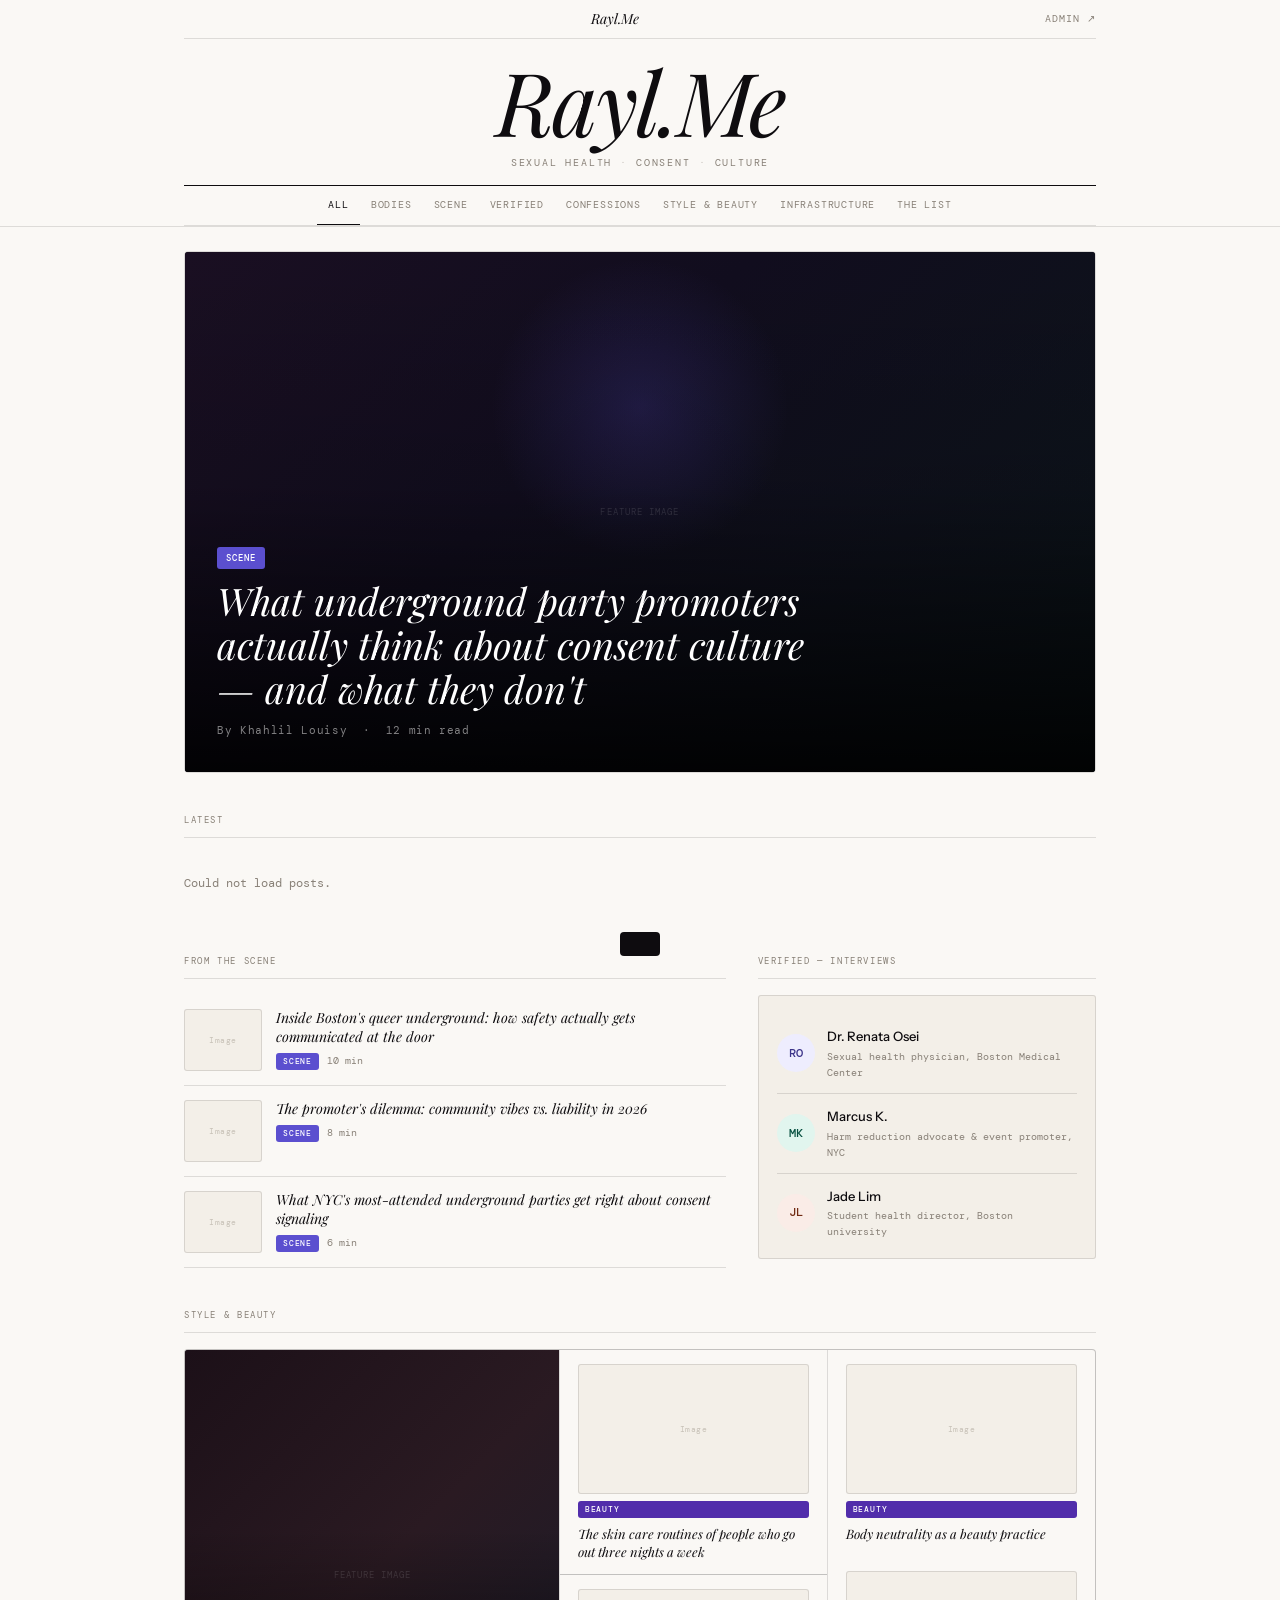
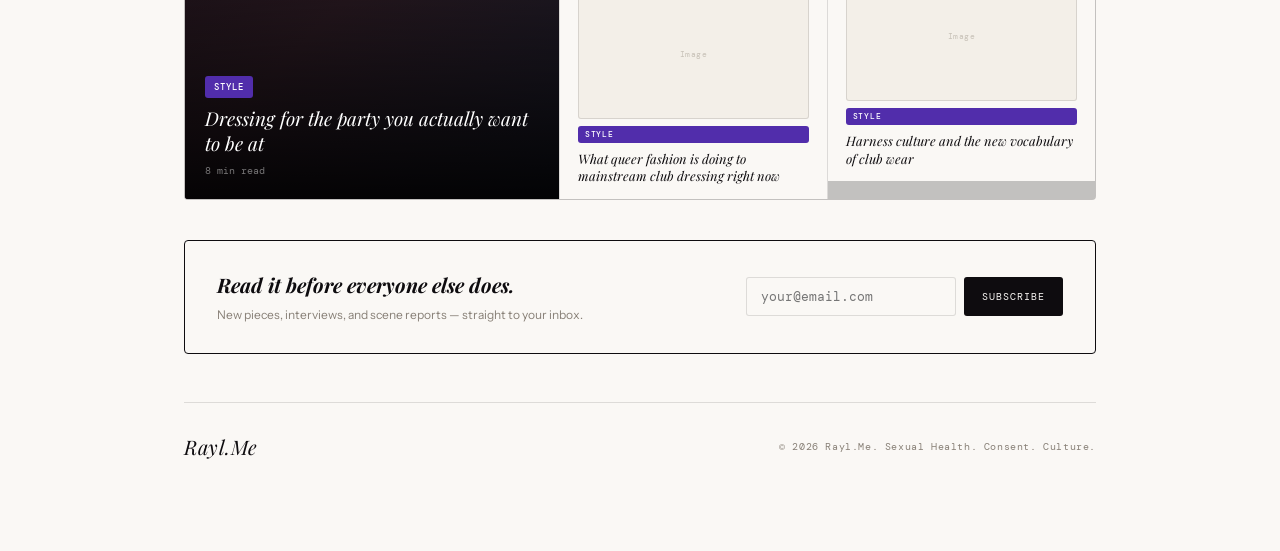
==== commit 71a0b4cb: "Update index.html" ====
--- a/index.html
+++ b/index.html
@@ -3,8 +3,8 @@
 <head>
 <meta charset="UTF-8">
 <meta name="viewport" content="width=device-width, initial-scale=1.0">
-<title>Rayl Me — Sexual Health. Consent. Culture.</title>
-<meta name="description" content="Rayl Me — a publication on sexual health, consent, and social culture.">
+<title>Rayl.Me — Sexual Health. Consent. Culture.</title>
+<meta name="description" content="Rayl.Me — a publication on sexual health, consent, and social culture.">
 <link rel="preconnect" href="https://fonts.googleapis.com">
 <link href="https://fonts.googleapis.com/css2?family=Playfair+Display:ital,wght@0,400;0,500;0,700;1,400;1,500&family=Instrument+Sans:wght@400;500&family=DM+Mono:wght@400;500&display=swap" rel="stylesheet">
 <link rel="stylesheet" href="css/style.css">
@@ -18,13 +18,13 @@
       <div class="topbar-left">
         <div class="social-icons" id="topbar-social"></div>
       </div>
-      <a class="topbar-brand" onclick="goHome()">Rayl Me</a>
+      <a class="topbar-brand" onclick="goHome()">Rayl.Me</a>
       <div class="topbar-right">
         <a href="admin/index.html">Admin ↗</a>
       </div>
     </div>
     <div class="masthead" onclick="goHome()">
-      <div class="masthead-title">Rayl Me</div>
+      <div class="masthead-title">Rayl.Me</div>
       <div class="masthead-sub">Sexual Health<span>·</span>Consent<span>·</span>Culture</div>
     </div>
     <nav class="nav" id="main-nav">
@@ -95,9 +95,9 @@
       </div>
 
       <footer>
-        <div class="footer-brand" onclick="goHome()">Rayl Me</div>
+        <div class="footer-brand" onclick="goHome()">Rayl.Me</div>
         <div class="footer-social" id="footer-social"></div>
-        <div>© 2026 Rayl Me. Sexual Health. Consent. Culture.</div>
+        <div>© 2026 Rayl.Me. Sexual Health. Consent. Culture.</div>
       </footer>
     </div>
   </div>
@@ -135,9 +135,9 @@
       </div>
 
       <footer class="article-footer">
-        <div class="footer-brand" onclick="goHome()">Rayl Me</div>
+        <div class="footer-brand" onclick="goHome()">Rayl.Me</div>
         <div class="footer-social" id="article-footer-social"></div>
-        <div>© 2026 Rayl Me</div>
+        <div>© 2026 Rayl.Me</div>
       </footer>
     </div>
   </div>
--- a/css/style.css
+++ b/css/style.css
@@ -26,7 +26,7 @@
   font-family: var(--sans);
   background: var(--white);
   color: var(--black);
-  font-size: 15px;
+  font-size: 16px;
   line-height: 1.6;
   -webkit-font-smoothing: antialiased;
 }
@@ -37,57 +37,78 @@
 .view { display: none; }
 .view.active { display: block; }
 
-/* ===== SITE ===== */
-.site { max-width: 960px; margin: 0 auto; padding: 0 24px 60px; }
+/* ===== SITE WRAPPER ===== */
+.site { max-width: 960px; margin: 0 auto; padding: 24px 24px 60px; }
+
+/* ===== PERSISTENT HEADER ===== */
+#site-header {
+  background: var(--white);
+  border-bottom: 0.5px solid var(--border);
+  position: sticky;
+  top: 0;
+  z-index: 100;
+  width: 100%;
+}
+.header-inner {
+  max-width: 960px;
+  margin: 0 auto;
+  padding: 0 24px;
+}
 
 /* ===== TOPBAR ===== */
 .topbar {
   display: flex; justify-content: space-between; align-items: center;
-  padding: 10px 0; border-bottom: 0.5px solid var(--border);
+  padding: 8px 0; border-bottom: 0.5px solid var(--border);
   font-size: 10px; letter-spacing: .1em; text-transform: uppercase;
   color: var(--muted); font-family: var(--mono); flex-wrap: wrap; gap: 6px;
 }
-.topbar-brand { font-family: var(--serif); font-style: italic; font-size: 14px; letter-spacing: 0; color: var(--black); text-transform: none; }
+.topbar-brand {
+  font-family: var(--serif); font-style: italic; font-size: 14px;
+  letter-spacing: 0; color: var(--black); text-transform: none; cursor: pointer;
+}
 .topbar-right { display: flex; gap: 18px; align-items: center; }
 .topbar-right a { color: var(--muted); transition: color .2s; cursor: pointer; }
 .topbar-right a:hover { color: var(--black); }
 
 /* ===== MASTHEAD ===== */
-.masthead { text-align: center; padding: 32px 0 20px; border-bottom: 1px solid var(--black); }
+.masthead { text-align: center; padding: 20px 0 14px; border-bottom: 1px solid var(--black); cursor: pointer; }
 .masthead-title { font-family: var(--serif); font-size: clamp(44px,9vw,88px); font-weight: 400; letter-spacing: -2px; color: var(--black); line-height: .95; font-style: italic; }
 .masthead-sub { font-size: 10px; letter-spacing: .18em; text-transform: uppercase; color: var(--muted); margin-top: 12px; font-family: var(--mono); }
 .masthead-sub span { margin: 0 8px; opacity: .4; }
 
 /* ===== NAV ===== */
-.nav { display: flex; justify-content: center; flex-wrap: wrap; border-bottom: 0.5px solid var(--border); margin-bottom: 28px; }
+.nav { display: flex; justify-content: center; flex-wrap: wrap; border-bottom: 0.5px solid var(--border); }
 .nav a { font-size: 10px; letter-spacing: .08em; text-transform: uppercase; color: var(--muted); padding: 11px 11px; border-bottom: 1.5px solid transparent; transition: color .2s, border-color .2s; font-family: var(--mono); cursor: pointer; white-space: nowrap; }
 .nav a:hover, .nav a.active { color: var(--black); border-bottom-color: var(--black); }
 
 /* ===== TAG ===== */
 .tag { display: inline-block; font-size: 9px; letter-spacing: .1em; text-transform: uppercase; padding: 4px 9px; border-radius: 3px; font-weight: 500; font-family: var(--mono); }
 
-/* ===== HERO ===== */
-.hero { display: grid; grid-template-columns: 1.8fr 1fr; border: 0.5px solid var(--border); border-radius: 4px; overflow: hidden; margin-bottom: 40px; background: var(--border); gap: .5px; }
-.hero-main { position: relative; min-height: 520px; display: flex; flex-direction: column; justify-content: flex-end; background: #100d14; cursor: pointer; }
+/* ===== HERO — FULL WIDTH SINGLE POST ===== */
+.hero-full {
+  width: 100%; margin-bottom: 40px;
+  border-radius: 4px; overflow: hidden; border: 0.5px solid var(--border);
+}
+.hero-main {
+  position: relative; min-height: 520px;
+  display: flex; flex-direction: column; justify-content: flex-end;
+  background: #100d14; cursor: pointer; width: 100%;
+}
 .hero-bg { position: absolute; inset: 0; background: linear-gradient(135deg,#1a0f22 0%,#110d1e 40%,#0b1519 100%); }
+.hero-bg-img { position: absolute; inset: 0; background-size: cover; background-position: center; }
 .hero-orb { position: absolute; top: 30%; left: 50%; transform: translate(-50%,-50%); width: 300px; height: 300px; border-radius: 50%; background: radial-gradient(circle,rgba(91,79,207,.22) 0%,transparent 70%); pointer-events: none; }
 .hero-img-label { position: absolute; top: 50%; left: 50%; transform: translate(-50%,-50%); font-size: 9px; letter-spacing: .12em; text-transform: uppercase; color: rgba(255,255,255,.15); font-family: var(--mono); }
-.hero-overlay { position: absolute; inset: 0; background: linear-gradient(to top,rgba(0,0,0,.92) 0%,rgba(0,0,0,.1) 55%,transparent 100%); }
-.hero-main-content { position: relative; z-index: 2; padding: 32px; }
-.hero-main-title { font-family: var(--serif); font-size: clamp(20px,3vw,34px); font-style: italic; color: #fff; line-height: 1.2; margin: 10px 0 12px; }
-.hero-main-byline { font-size: 10px; color: rgba(255,255,255,.45); letter-spacing: .06em; font-family: var(--mono); }
-.hero-side { background: var(--white); display: flex; flex-direction: column; }
-.hero-side-item { flex: 1; padding: 16px 18px; display: flex; flex-direction: column; justify-content: space-between; cursor: pointer; transition: background .15s; }
-.hero-side-item:hover { background: var(--cream); }
-.hero-side-item + .hero-side-item { border-top: 0.5px solid var(--border); }
-.hero-side-title { font-family: var(--serif); font-size: clamp(12px,1.3vw,14px); font-style: italic; line-height: 1.35; margin: 6px 0; color: var(--black); }
-.hero-side-byline { font-size: 9px; color: var(--muted); letter-spacing: .06em; font-family: var(--mono); }
+.hero-video-bg { position: absolute; inset: 0; width: 100%; height: 100%; border: none; pointer-events: none; transform: scale(1.05); }
+.hero-overlay { position: absolute; inset: 0; background: linear-gradient(to top,rgba(0,0,0,.88) 0%,rgba(0,0,0,.1) 55%,transparent 100%); }
+.hero-main-content { position: relative; z-index: 2; padding: 32px; max-width: 680px; }
+.hero-main-title { font-family: var(--serif); font-size: clamp(22px,3.5vw,38px); font-style: italic; color: #fff; line-height: 1.15; margin: 10px 0 12px; }
+.hero-main-byline { font-size: 11px; color: rgba(255,255,255,.5); letter-spacing: .06em; font-family: var(--mono); }
 
 /* ===== SECTION LABEL ===== */
 .section-label { font-size: 9px; letter-spacing: .18em; text-transform: uppercase; color: var(--muted); margin-bottom: 16px; padding-bottom: 10px; border-bottom: 0.5px solid var(--border); font-family: var(--mono); }
 
 /* ===== CARD GRID ===== */
-.card-grid { display: grid; grid-template-columns: repeat(3,minmax(0,1fr)); gap: 20px; margin-bottom: 40px; }
+.card-grid { display: grid; grid-template-columns: repeat(3, minmax(0,1fr)); gap: 20px; margin-bottom: 40px; }
 .card { display: flex; flex-direction: column; gap: 8px; cursor: pointer; }
 .card-img { width: 100%; aspect-ratio: 4/3; background: var(--cream); border: 0.5px solid var(--border); border-radius: 3px; display: flex; align-items: center; justify-content: center; overflow: hidden; transition: opacity .2s; }
 .card:hover .card-img { opacity: .85; }
@@ -158,51 +179,50 @@
 
 /* ===== FOOTER ===== */
 footer { border-top: 0.5px solid var(--border); margin-top: 48px; padding: 28px 0; display: flex; justify-content: space-between; align-items: center; font-size: 10px; color: var(--muted); font-family: var(--mono); letter-spacing: .06em; flex-wrap: wrap; gap: 10px; }
-.footer-brand { font-family: var(--serif); font-size: 20px; font-style: italic; color: var(--black); }
+.footer-brand { font-family: var(--serif); font-size: 20px; font-style: italic; color: var(--black); cursor: pointer; }
+
+/* ===== SOCIAL ICONS ===== */
+.social-icons { display: flex; gap: 14px; align-items: center; }
+.social-icon { display: flex; align-items: center; justify-content: center; width: 28px; height: 28px; color: var(--muted); transition: color .2s; text-decoration: none; }
+.social-icon:hover { color: var(--black); }
+.social-icon svg { width: 16px; height: 16px; fill: currentColor; }
+.footer-social { display: flex; gap: 14px; align-items: center; }
 
 /* ===== ARTICLE ===== */
 .article-view { max-width: 680px; margin: 0 auto; padding: 0 24px 80px; }
 .article-back { display: inline-flex; align-items: center; gap: 6px; font-size: 10px; letter-spacing: .1em; text-transform: uppercase; color: var(--muted); padding: 20px 0; cursor: pointer; font-family: var(--mono); transition: color .2s; }
 .article-back:hover { color: var(--black); }
 .article-header { margin-bottom: 28px; }
-.article-header h1 { font-family: var(--serif); font-size: clamp(26px,5vw,42px); font-style: italic; font-weight: 400; line-height: 1.15; margin: 12px 0 18px; }
+.article-header h1 { font-family: var(--serif); font-size: clamp(26px,5vw,44px); font-style: italic; font-weight: 400; line-height: 1.1; margin: 12px 0 18px; }
 .article-meta { font-size: 10px; color: var(--muted); font-family: var(--mono); letter-spacing: .06em; display: flex; gap: 14px; align-items: center; flex-wrap: wrap; }
 .article-media { width: 100%; border-radius: 4px; margin-bottom: 32px; overflow: hidden; }
 .article-media img { width: 100%; }
 .article-media iframe { width: 100%; aspect-ratio: 16/9; border: none; display: block; }
 .article-media audio { width: 100%; display: block; }
 .article-media-placeholder { width: 100%; background: var(--cream); min-height: 180px; display: flex; align-items: center; justify-content: center; font-size: 10px; color: var(--mid); font-family: var(--mono); letter-spacing: .08em; border-radius: 4px; }
-.article-body { font-size: 17px; line-height: 1.85; color: var(--black); }
+
+/* ===== ARTICLE BODY — preserves ALL rich text formatting ===== */
+.article-body { font-size: 18px; line-height: 1.85; color: var(--black); }
+.article-body * { max-width: 100%; }
 .article-body p { margin-bottom: 22px; }
-.article-body h2 { font-family: var(--serif); font-size: 26px; font-style: italic; margin: 32px 0 14px; }
-.article-body blockquote { border-left: 2px solid var(--black); padding-left: 20px; margin: 28px 0; font-style: italic; font-size: 20px; font-family: var(--serif); line-height: 1.5; }
-.article-body img { width: 100%; border-radius: 3px; margin: 20px 0; }
-
-/* ===== TOAST ===== */
-.toast { position: fixed; bottom: 24px; left: 50%; transform: translateX(-50%) translateY(80px); background: var(--black); color: var(--white); font-family: var(--mono); font-size: 11px; letter-spacing: .06em; padding: 12px 20px; border-radius: 4px; transition: transform .3s; z-index: 999; white-space: nowrap; }
-.toast.show { transform: translateX(-50%) translateY(0); }
-
-/* ===== RESPONSIVE ===== */
-@media (max-width: 768px) {
-  .site { padding: 0 16px 48px; }
-  .hero { grid-template-columns: 1fr; }
-  .hero-main { min-height: 320px; }
-  .card-grid { grid-template-columns: 1fr 1fr; gap: 14px; }
-  .two-col { grid-template-columns: 1fr; }
-  .style-grid { grid-template-columns: 1fr; }
-  .style-main { grid-row: 1; min-height: 200px; }
-  .newsletter { flex-direction: column; align-items: flex-start; padding: 22px 20px; }
-  .newsletter-form { width: 100%; }
-  .newsletter-form input { width: 100%; }
-  footer { flex-direction: column; align-items: flex-start; gap: 8px; }
-}
-@media (max-width: 480px) {
-  .card-grid { grid-template-columns: 1fr; }
-}
-
-/* ===== HERO BG IMAGE / VIDEO ===== */
-.hero-bg-img { position: absolute; inset: 0; background-size: cover; background-position: center; }
-.hero-video-bg { position: absolute; inset: 0; width: 100%; height: 100%; border: none; pointer-events: none; transform: scale(1.05); }
+.article-body h2 { font-family: var(--serif); font-size: 28px; font-style: italic; font-weight: 400; margin: 36px 0 14px; }
+.article-body h3 { font-family: var(--serif); font-size: 22px; font-style: italic; font-weight: 400; margin: 28px 0 12px; }
+.article-body blockquote { border-left: 2px solid var(--black); padding-left: 22px; margin: 30px 0; font-style: italic; font-size: 22px; font-family: var(--serif); line-height: 1.5; }
+.article-body pre { background: var(--cream); border: 0.5px solid var(--border); border-radius: 4px; padding: 16px 18px; font-family: var(--mono); font-size: 13px; overflow-x: auto; margin: 20px 0; }
+.article-body ul, .article-body ol { padding-left: 24px; margin-bottom: 22px; }
+.article-body li { margin-bottom: 6px; }
+.article-body hr { border: none; border-top: 0.5px solid var(--border); margin: 32px 0; }
+.article-body a { color: #5B4FCF; text-decoration: underline; }
+.article-body img { width: 100%; border-radius: 4px; margin: 24px 0; display: block; }
+.article-body iframe { width: 100%; aspect-ratio: 16/9; border: none; border-radius: 4px; margin: 24px 0; display: block; }
+.article-body audio { width: 100%; margin: 20px 0; display: block; }
+.article-body strong, .article-body b { font-weight: 700; }
+.article-body em, .article-body i { font-style: italic; }
+.article-body u { text-decoration: underline; }
+.article-body s { text-decoration: line-through; }
+.article-body [style] { /* allow all inline styles to render */ }
+.article-body span { /* allow inline styles on spans */ }
+.article-body div { /* allow inline styles on divs */ }
 
 /* ===== CATEGORY EMPTY HERO ===== */
 .category-empty-hero { background: var(--cream); border: 0.5px solid var(--border); border-radius: 4px; padding: 60px 40px; margin-bottom: 40px; display: flex; flex-direction: column; align-items: center; justify-content: center; min-height: 160px; }
@@ -219,8 +239,6 @@
 .comment-author { font-size: 13px; font-weight: 500; color: var(--black); }
 .comment-date { font-size: 10px; color: var(--muted); font-family: var(--mono); }
 .comment-body { font-size: 15px; line-height: 1.65; color: var(--black); white-space: pre-line; }
-
-/* Comment form */
 .comment-form { margin-top: 36px; background: var(--cream); border-radius: 4px; padding: 24px; border: 0.5px solid var(--border); }
 .comment-form-title { font-family: var(--serif); font-size: 18px; font-style: italic; margin-bottom: 16px; color: var(--black); }
 .comment-form-row { display: grid; grid-template-columns: 1fr 1fr; gap: 12px; margin-bottom: 12px; }
@@ -232,35 +250,30 @@
 .comment-submit:disabled { opacity: .4; cursor: not-allowed; }
 .comment-note { font-size: 10px; color: var(--muted); font-family: var(--mono); margin-top: 10px; }
 
-@media (max-width: 480px) {
-  .comment-form-row { grid-template-columns: 1fr; }
-}
-
-/* ===== PERSISTENT HEADER ===== */
-#site-header { background: var(--white); border-bottom: 0.5px solid var(--border); position: sticky; top: 0; z-index: 100; }
-.header-inner { max-width: 960px; margin: 0 auto; padding: 0 24px; }
-#site-header .topbar { border-bottom: none; padding: 8px 0; }
-#site-header .masthead { border-bottom: none; padding: 16px 0 10px; cursor: pointer; }
-#site-header .masthead-title { font-size: clamp(32px,5vw,56px); }
-#site-header .nav { margin-bottom: 0; }
-
-/* remove old topbar/masthead/nav from site wrapper since now in header */
-.site { padding-top: 24px; }
-
-/* ===== SOCIAL ICONS ===== */
-.social-icons { display: flex; gap: 14px; align-items: center; }
-.social-icon { display: flex; align-items: center; justify-content: center; width: 28px; height: 28px; color: var(--muted); transition: color .2s; text-decoration: none; }
-.social-icon:hover { color: var(--black); }
-.social-icon svg { width: 16px; height: 16px; fill: currentColor; }
-
-.footer-social { display: flex; gap: 14px; align-items: center; }
-.footer-social .social-icon { width: 24px; height: 24px; }
-
 /* ===== ARTICLE FOOTER ===== */
 .article-footer { border-top: 0.5px solid var(--border); margin-top: 48px; padding: 24px 0; display: flex; justify-content: space-between; align-items: center; font-size: 10px; color: var(--muted); font-family: var(--mono); letter-spacing: .06em; flex-wrap: wrap; gap: 10px; }
 .article-footer .footer-brand { font-family: var(--serif); font-size: 18px; font-style: italic; color: var(--black); cursor: pointer; }
 
+/* ===== TOAST ===== */
+.toast { position: fixed; bottom: 24px; left: 50%; transform: translateX(-50%) translateY(80px); background: var(--black); color: var(--white); font-family: var(--mono); font-size: 11px; letter-spacing: .06em; padding: 12px 20px; border-radius: 4px; transition: transform .3s; z-index: 999; white-space: nowrap; pointer-events: none; }
+.toast.show { transform: translateX(-50%) translateY(0); }
+
+/* ===== RESPONSIVE ===== */
 @media (max-width: 768px) {
-  #site-header .masthead-title { font-size: clamp(28px,8vw,48px); }
+  .site { padding: 16px 16px 48px; }
   .header-inner { padding: 0 16px; }
-}
+  .card-grid { grid-template-columns: 1fr 1fr; gap: 14px; }
+  .two-col { grid-template-columns: 1fr; }
+  .style-grid { grid-template-columns: 1fr; }
+  .style-main { grid-row: auto; min-height: 200px; }
+  .newsletter { flex-direction: column; align-items: flex-start; padding: 22px 20px; }
+  .newsletter-form { width: 100%; }
+  .newsletter-form input { width: 100%; }
+  footer { flex-direction: column; align-items: flex-start; gap: 8px; }
+  .comment-form-row { grid-template-columns: 1fr; }
+  .article-view { padding: 0 16px 60px; }
+}
+@media (max-width: 480px) {
+  .card-grid { grid-template-columns: 1fr; }
+  .hero-main { min-height: 300px; }
+}
